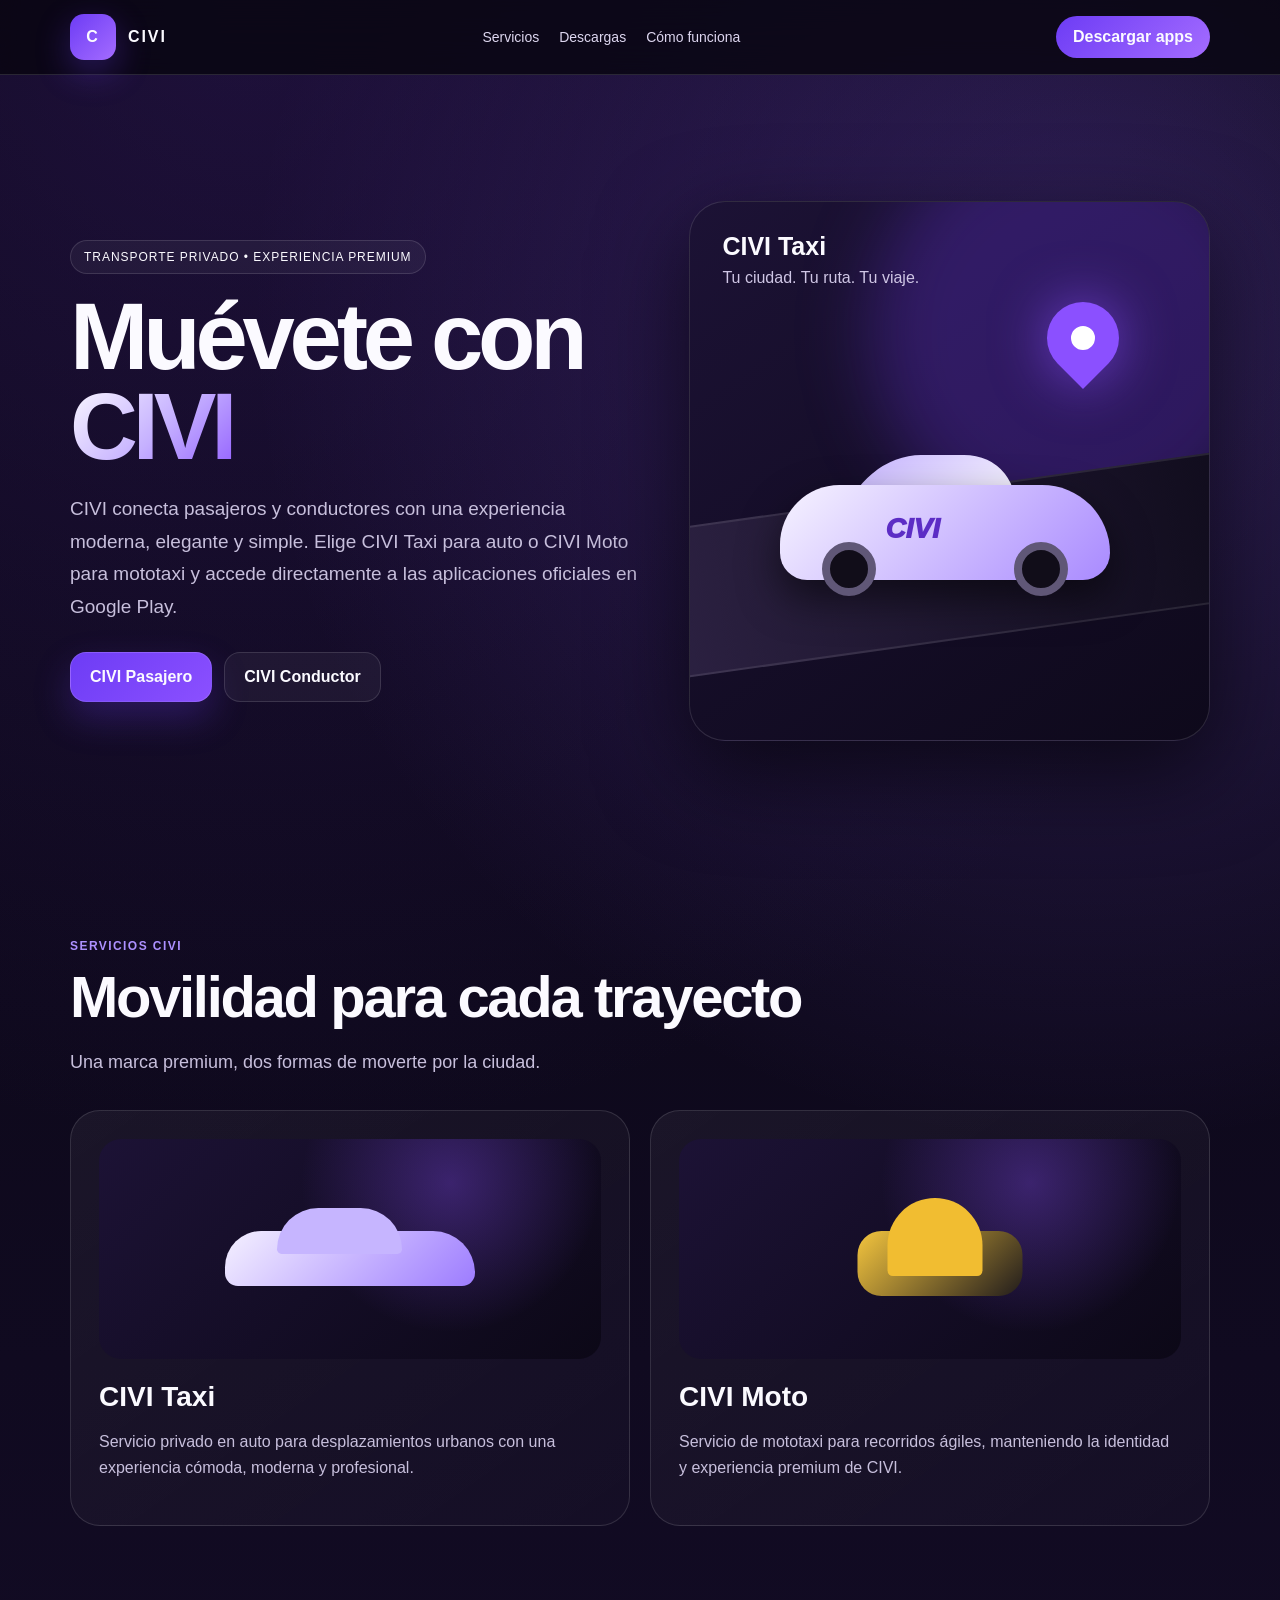
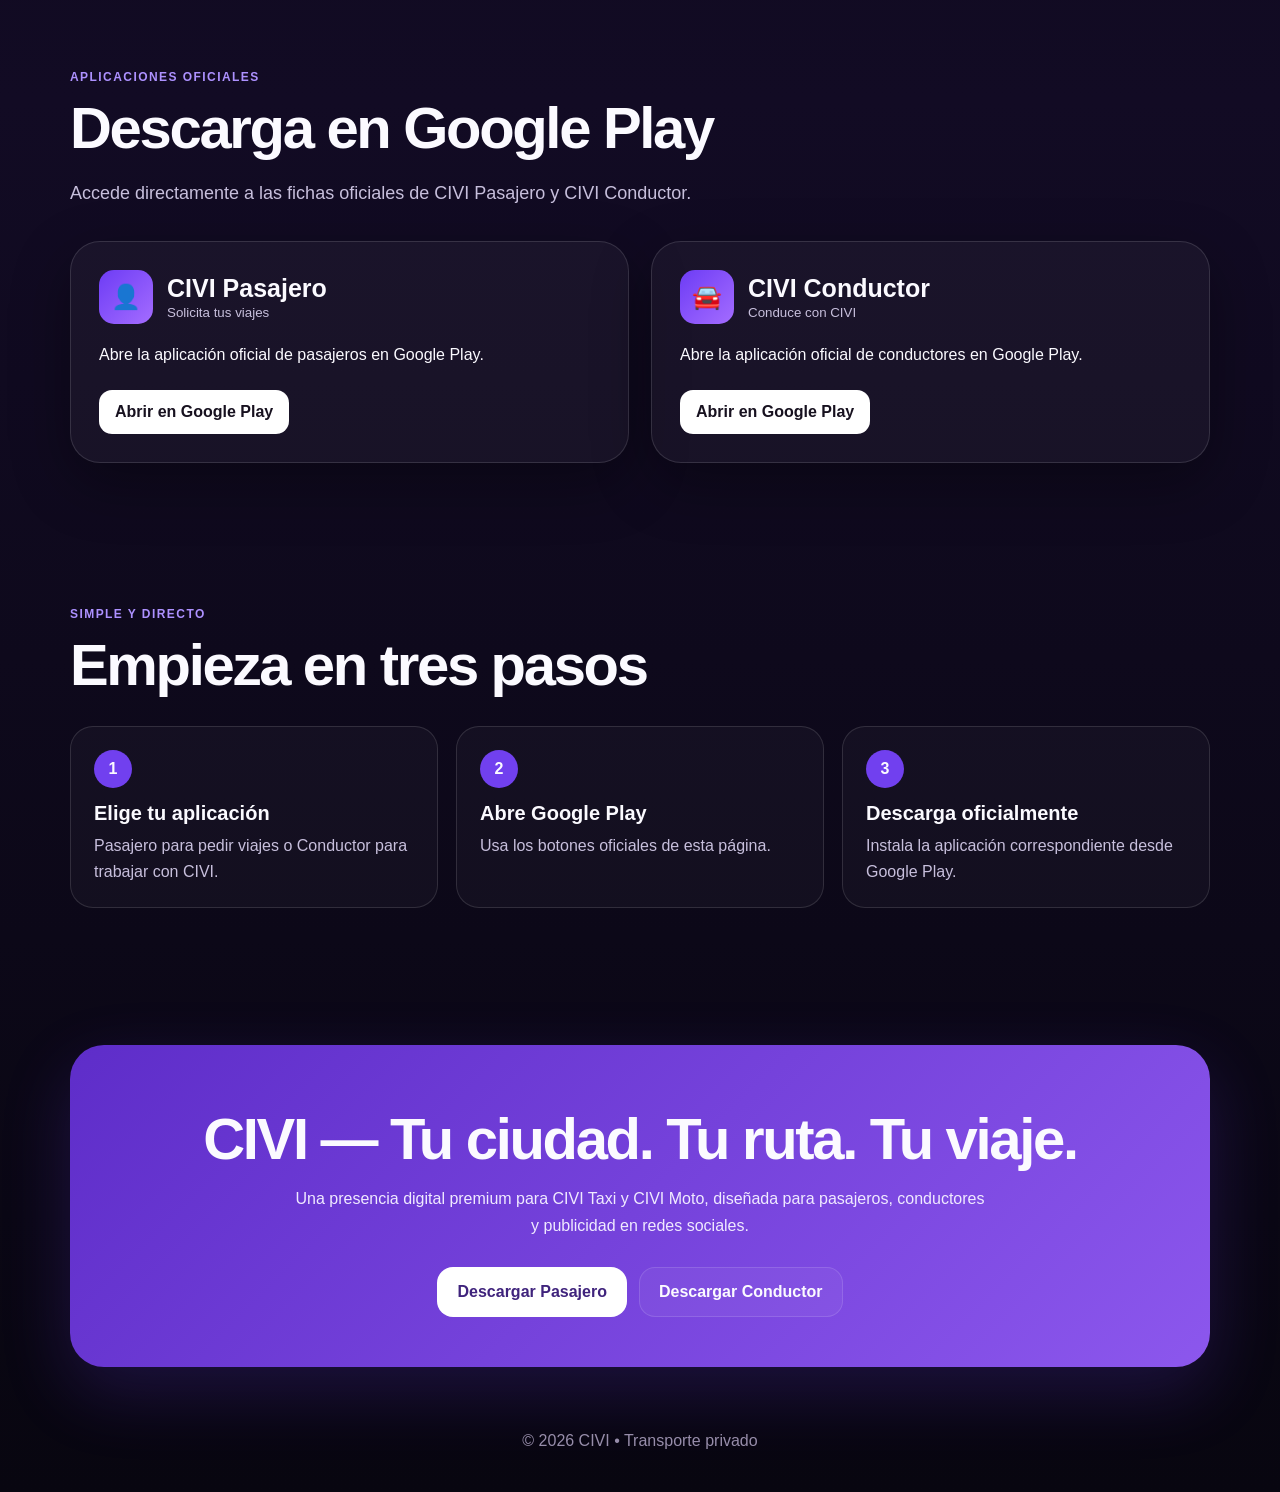
==== index.html @ be90475e "Add CIVI premium website for GitHub Pages" ====
<!doctype html><html lang="es"><head><meta charset="utf-8"><meta name="viewport" content="width=device-width,initial-scale=1"><meta name="theme-color" content="#5f35c8"><title>CIVI | Transporte privado premium</title><meta name="description" content="CIVI Taxi y CIVI Moto. Descarga CIVI Pasajero y CIVI Conductor en Google Play."><style>
:root{--bg:#080610;--panel:#151025;--vio:#6d3cf5;--vio2:#a46cff;--txt:#fbfaff;--muted:#c7bfdc;--line:#ffffff20}*{box-sizing:border-box}html{scroll-behavior:smooth}body{margin:0;background:radial-gradient(circle at 20% 0,#4b259155,transparent 35%),radial-gradient(circle at 85% 10%,#8d5eff44,transparent 28%),linear-gradient(#080610,#120b24 55%,#080610);color:var(--txt);font-family:Inter,Segoe UI,Arial,sans-serif}a{color:inherit;text-decoration:none}.w{width:min(1140px,calc(100% - 32px));margin:auto}nav{position:sticky;top:0;z-index:10;background:#080610cc;backdrop-filter:blur(18px);border-bottom:1px solid var(--line)}.nav{height:74px;display:flex;align-items:center;justify-content:space-between}.brand{display:flex;align-items:center;gap:12px;font-weight:900;letter-spacing:.12em}.mark{width:46px;height:46px;border-radius:14px;background:linear-gradient(135deg,var(--vio),var(--vio2));display:grid;place-items:center;box-shadow:0 12px 35px #6d3cf555}.links{display:flex;gap:20px;font-size:14px;color:#ddd6ef}.cta{padding:12px 17px;border-radius:999px;background:linear-gradient(135deg,var(--vio),var(--vio2));font-weight:800}.hero{min-height:88vh;display:grid;grid-template-columns:1.05fr .95fr;align-items:center;gap:44px;padding:62px 0}.tag{display:inline-block;padding:9px 13px;border:1px solid var(--line);border-radius:999px;background:#ffffff0c;font-size:12px;letter-spacing:.08em}h1{font-size:clamp(52px,8vw,94px);line-height:.95;letter-spacing:-.055em;margin:18px 0 22px}h1 span{background:linear-gradient(135deg,#fff,#c5b0ff 55%,#915dff);-webkit-background-clip:text;color:transparent}.lead{font-size:19px;line-height:1.72;color:var(--muted);max-width:650px}.buttons{display:flex;flex-wrap:wrap;gap:12px;margin-top:28px}.btn{padding:15px 19px;border:1px solid var(--line);border-radius:16px;font-weight:900;background:#ffffff0c}.btn.main{background:linear-gradient(135deg,var(--vio),#8b50ff);box-shadow:0 16px 36px #6d3cf544}.showcase{min-height:540px;border:1px solid var(--line);border-radius:36px;background:linear-gradient(145deg,#1c1235,#0e091b);position:relative;overflow:hidden;box-shadow:0 30px 90px #0009}.glow{position:absolute;width:420px;height:420px;border-radius:50%;background:#793fff44;filter:blur(35px);right:-80px;top:-80px}.road{position:absolute;left:-8%;right:-8%;height:150px;background:linear-gradient(90deg,#2c2142,#100c1c);transform:rotate(-8deg);bottom:100px;border-top:2px solid #ffffff18;border-bottom:2px solid #ffffff18}.car{position:absolute;width:330px;height:125px;left:90px;bottom:160px}.car .body{position:absolute;inset:30px 0 0;background:linear-gradient(135deg,#f7f4ff,#a98aff);border-radius:70px 80px 32px 32px;box-shadow:0 18px 40px #0008}.car .roof{position:absolute;width:170px;height:70px;left:70px;top:0;background:linear-gradient(135deg,#c6b4ff,#fff);border-radius:100px 100px 10px 10px;transform:skewX(-12deg)}.wheel{position:absolute;width:54px;height:54px;border-radius:50%;background:#110d19;border:8px solid #605777;bottom:-16px}.w1{left:42px}.w2{right:42px}.carlogo{position:absolute;left:105px;top:58px;color:#5c2dc5;font-weight:950;font-size:28px;font-style:italic}.pin{position:absolute;right:90px;top:100px;width:72px;height:72px;border-radius:50% 50% 50% 0;background:#8b50ff;transform:rotate(-45deg);box-shadow:0 0 55px #8b50ffaa}.pin:after{content:'';position:absolute;width:24px;height:24px;background:#fff;border-radius:50%;left:24px;top:24px}.showtext{position:absolute;left:32px;top:30px}.showtext b{font-size:25px}.showtext p{margin:8px 0;color:#cfc6e5}.section{padding:72px 0}.eyeb{text-transform:uppercase;color:#ad91ff;font-weight:900;font-size:12px;letter-spacing:.12em}h2{font-size:clamp(36px,5vw,58px);letter-spacing:-.04em;margin:10px 0 14px}.sub{color:var(--muted);font-size:18px;line-height:1.65;max-width:760px}.cards{display:grid;grid-template-columns:1fr 1fr;gap:20px;margin-top:32px}.card{border:1px solid var(--line);border-radius:30px;padding:28px;background:linear-gradient(145deg,#ffffff0d,#ffffff05)}.card h3{font-size:28px;margin:0 0 10px}.card p{color:var(--muted);line-height:1.65}.vehicle{height:220px;border-radius:22px;background:radial-gradient(circle at 70% 20%,#8b50ff55,transparent 38%),linear-gradient(135deg,#1c1235,#0c0817);position:relative;margin-bottom:22px;overflow:hidden}.vehicle .mini{position:absolute;width:250px;height:90px;left:50%;top:52%;transform:translate(-50%,-50%)}.vehicle .mini:before{content:'';position:absolute;left:0;right:0;bottom:12px;height:55px;border-radius:50px 58px 18px 18px;background:linear-gradient(135deg,#f5f1ff,#9d7cff)}.vehicle .mini:after{content:'';position:absolute;width:125px;height:46px;left:52px;top:0;border-radius:70px 70px 8px 8px;background:#c6b5ff}.moto .mini{width:235px;height:110px}.moto .mini:before{left:45px;right:25px;height:65px;background:linear-gradient(135deg,#f4c53e,#211c1c);border-radius:24px}.moto .mini:after{width:95px;height:78px;left:75px;top:0;background:#f1bd31;border-radius:70px 70px 8px 8px}.downloadgrid{display:grid;grid-template-columns:1fr 1fr;gap:22px;margin-top:32px}.download{padding:28px;border:1px solid var(--line);border-radius:30px;background:#ffffff0a;box-shadow:0 20px 60px #0005}.head{display:flex;align-items:center;gap:14px;margin-bottom:22px}.ico{width:54px;height:54px;border-radius:15px;background:linear-gradient(135deg,var(--vio),var(--vio2));display:grid;place-items:center;font-size:24px}.head h3{margin:0;font-size:25px}small{color:var(--muted)}.qrrow{display:grid;grid-template-columns:176px 1fr;gap:22px;align-items:center}.qr{width:176px;background:white;padding:10px;border-radius:18px}.qr img{display:block;width:100%}.play{display:inline-block;margin-top:10px;background:#fff;color:#17111f;padding:13px 16px;border-radius:13px;font-weight:900}.steps{display:grid;grid-template-columns:repeat(3,1fr);gap:18px;margin-top:28px}.step{border:1px solid var(--line);border-radius:23px;padding:23px;background:#ffffff08}.n{width:38px;height:38px;border-radius:50%;background:#7140ef;display:grid;place-items:center;font-weight:900;margin-bottom:14px}.step h4{font-size:20px;margin:0 0 8px}.step p{color:var(--muted);margin:0;line-height:1.6}.final{margin:65px auto 40px;padding:50px 28px;border-radius:34px;background:linear-gradient(135deg,#5e2dc9,#8c57ed);text-align:center;box-shadow:0 25px 70px #6e3cf533}.final p{max-width:700px;margin:0 auto 22px;line-height:1.65;color:#f0eaff}footer{text-align:center;color:#978daa;padding:25px 0 42px}@media(max-width:850px){.links{display:none}.hero,.cards,.downloadgrid,.steps{grid-template-columns:1fr}.showcase{min-height:470px}}@media(max-width:540px){.w{width:min(100% - 22px,1140px)}.cta{font-size:12px;padding:10px 12px}h1{font-size:52px}.qrrow{grid-template-columns:1fr}.qr{width:180px}.car{left:35px;transform:scale(.85);transform-origin:left bottom}}
</style></head><body><nav><div class="w nav"><a class="brand" href="#inicio"><span class="mark">C</span>CIVI</a><div class="links"><a href="#servicios">Servicios</a><a href="#descargas">Descargas</a><a href="#como">Cómo funciona</a></div><a class="cta" href="#descargas">Descargar apps</a></div></nav><main><section id="inicio" class="w hero"><div><span class="tag">TRANSPORTE PRIVADO • EXPERIENCIA PREMIUM</span><h1>Muévete con <span>CIVI</span></h1><p class="lead">CIVI conecta pasajeros y conductores con una experiencia moderna, elegante y simple. Elige CIVI Taxi para auto o CIVI Moto para mototaxi y accede directamente a las aplicaciones oficiales en Google Play.</p><div class="buttons"><a class="btn main" href="https://play.google.com/store/apps/details?id=app.dvgeo.civi2.passenger" target="_blank">CIVI Pasajero</a><a class="btn" href="https://play.google.com/store/apps/details?id=app.dvgeo.civi2.driver" target="_blank">CIVI Conductor</a></div></div><div class="showcase"><div class="glow"></div><div class="showtext"><b>CIVI Taxi</b><p>Tu ciudad. Tu ruta. Tu viaje.</p></div><div class="pin"></div><div class="road"></div><div class="car"><div class="roof"></div><div class="body"></div><div class="wheel w1"></div><div class="wheel w2"></div><div class="carlogo">CIVI</div></div></div></section><section id="servicios" class="w section"><div class="eyeb">Servicios CIVI</div><h2>Movilidad para cada trayecto</h2><p class="sub">Una marca premium, dos formas de moverte por la ciudad.</p><div class="cards"><article class="card"><div class="vehicle"><div class="mini"></div></div><h3>CIVI Taxi</h3><p>Servicio privado en auto para desplazamientos urbanos con una experiencia cómoda, moderna y profesional.</p></article><article class="card"><div class="vehicle moto"><div class="mini"></div></div><h3>CIVI Moto</h3><p>Servicio de mototaxi para recorridos ágiles, manteniendo la identidad y experiencia premium de CIVI.</p></article></div></section><section id="descargas" class="w section"><div class="eyeb">Aplicaciones oficiales</div><h2>Descarga en Google Play</h2><p class="sub">Accede directamente a las fichas oficiales de CIVI Pasajero y CIVI Conductor.</p><div class="downloadgrid"><article class="download"><div class="head"><div class="ico">👤</div><div><h3>CIVI Pasajero</h3><small>Solicita tus viajes</small></div></div><p>Abre la aplicación oficial de pasajeros en Google Play.</p><a class="play" href="https://play.google.com/store/apps/details?id=app.dvgeo.civi2.passenger" target="_blank">Abrir en Google Play</a></article><article class="download"><div class="head"><div class="ico">🚘</div><div><h3>CIVI Conductor</h3><small>Conduce con CIVI</small></div></div><p>Abre la aplicación oficial de conductores en Google Play.</p><a class="play" href="https://play.google.com/store/apps/details?id=app.dvgeo.civi2.driver" target="_blank">Abrir en Google Play</a></article></div></section><section id="como" class="w section"><div class="eyeb">Simple y directo</div><h2>Empieza en tres pasos</h2><div class="steps"><div class="step"><div class="n">1</div><h4>Elige tu aplicación</h4><p>Pasajero para pedir viajes o Conductor para trabajar con CIVI.</p></div><div class="step"><div class="n">2</div><h4>Abre Google Play</h4><p>Usa los botones oficiales de esta página.</p></div><div class="step"><div class="n">3</div><h4>Descarga oficialmente</h4><p>Instala la aplicación correspondiente desde Google Play.</p></div></div></section><section class="w final"><h2>CIVI — Tu ciudad. Tu ruta. Tu viaje.</h2><p>Una presencia digital premium para CIVI Taxi y CIVI Moto, diseñada para pasajeros, conductores y publicidad en redes sociales.</p><div class="buttons" style="justify-content:center"><a class="btn" style="background:#fff;color:#3f237c" href="https://play.google.com/store/apps/details?id=app.dvgeo.civi2.passenger" target="_blank">Descargar Pasajero</a><a class="btn" href="https://play.google.com/store/apps/details?id=app.dvgeo.civi2.driver" target="_blank">Descargar Conductor</a></div></section></main><footer>© 2026 CIVI • Transporte privado</footer></body></html>
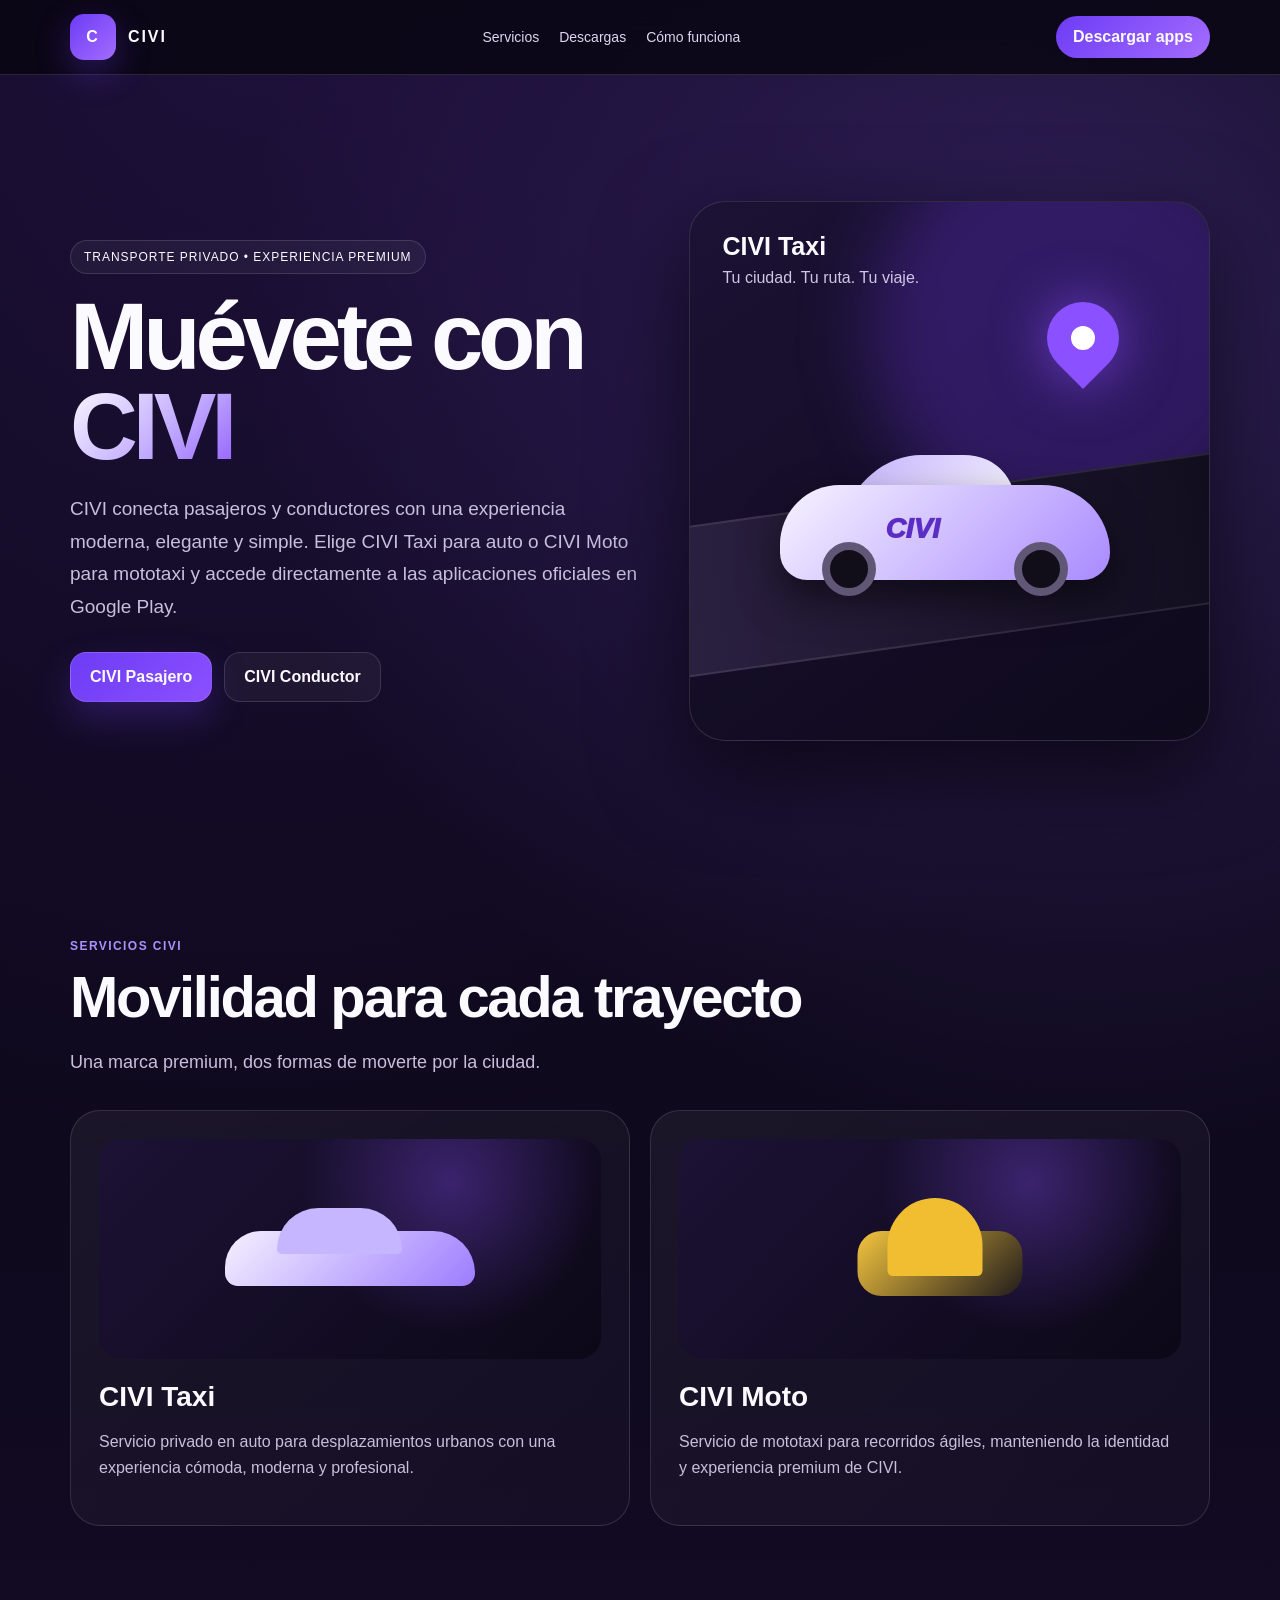
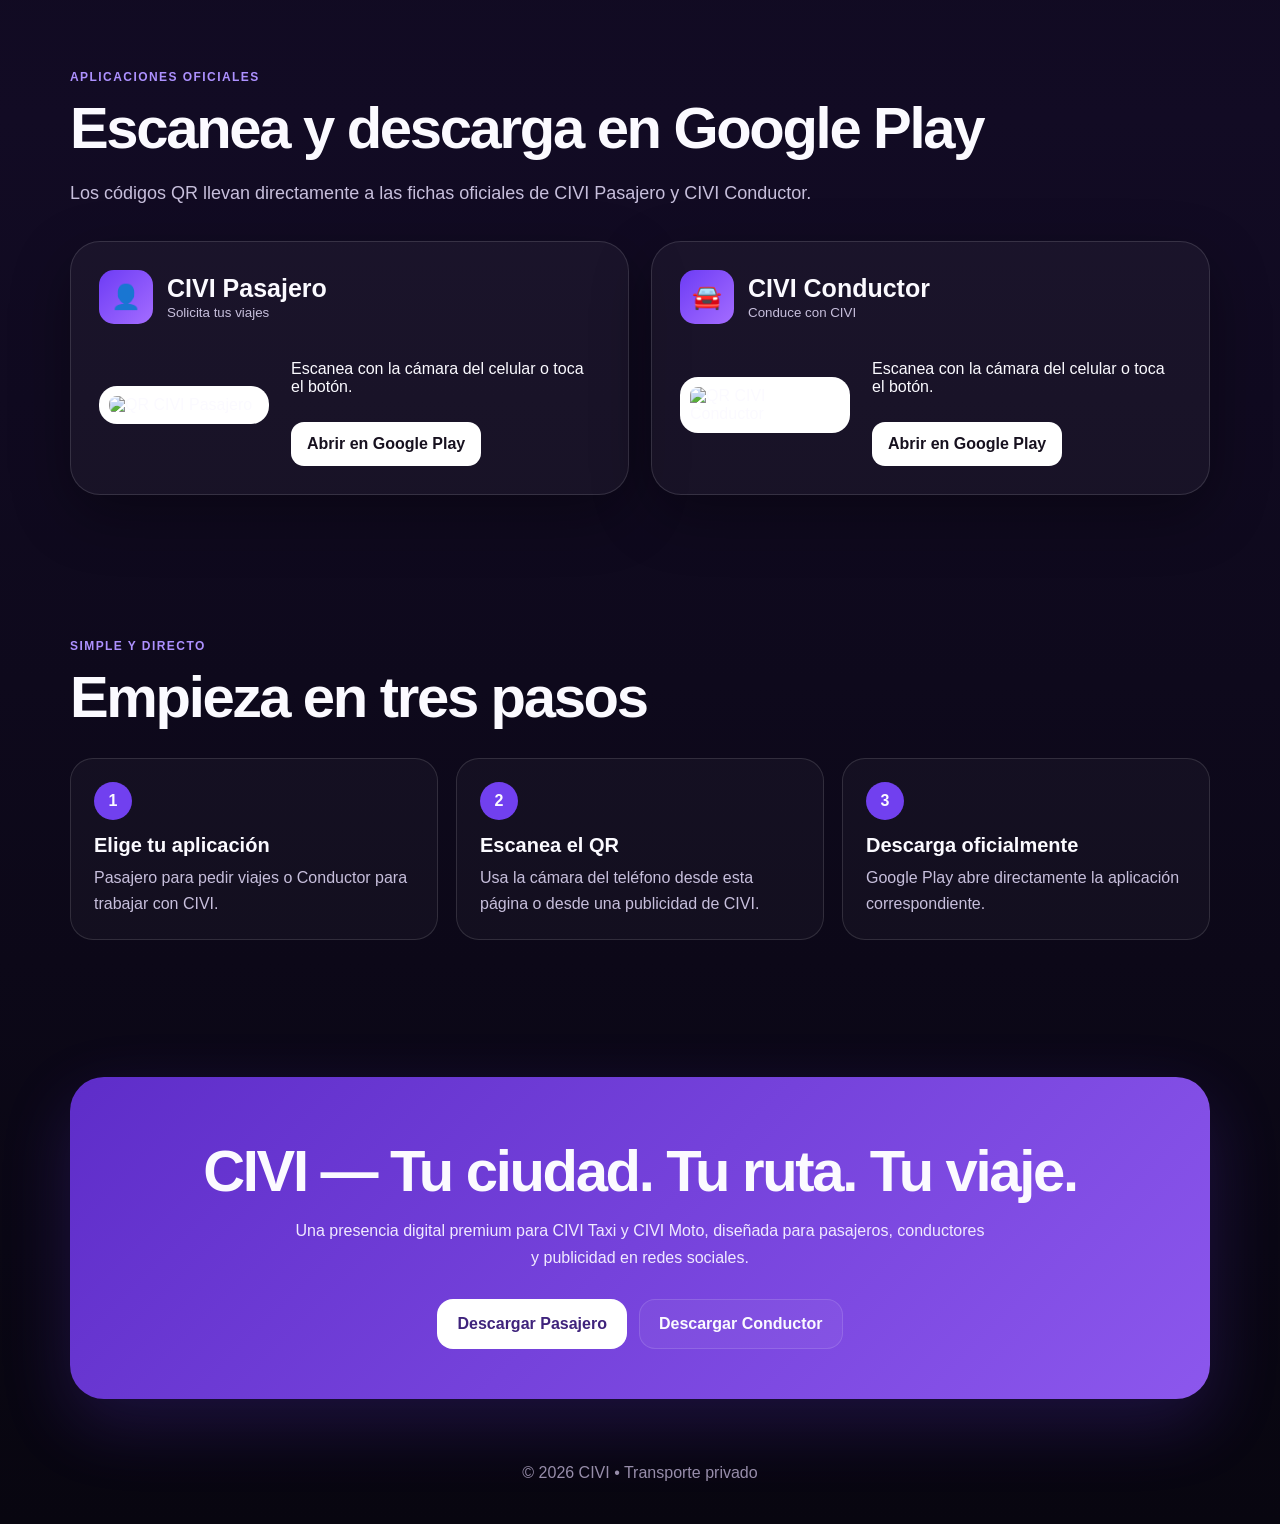
==== commit 7d3a6d83: "Add Play Store QR codes to CIVI website" ====
--- a/index.html
+++ b/index.html
@@ -1,3 +1 @@
-<!doctype html><html lang="es"><head><meta charset="utf-8"><meta name="viewport" content="width=device-width,initial-scale=1"><meta name="theme-color" content="#5f35c8"><title>CIVI | Transporte privado premium</title><meta name="description" content="CIVI Taxi y CIVI Moto. Descarga CIVI Pasajero y CIVI Conductor en Google Play."><style>
-:root{--bg:#080610;--panel:#151025;--vio:#6d3cf5;--vio2:#a46cff;--txt:#fbfaff;--muted:#c7bfdc;--line:#ffffff20}*{box-sizing:border-box}html{scroll-behavior:smooth}body{margin:0;background:radial-gradient(circle at 20% 0,#4b259155,transparent 35%),radial-gradient(circle at 85% 10%,#8d5eff44,transparent 28%),linear-gradient(#080610,#120b24 55%,#080610);color:var(--txt);font-family:Inter,Segoe UI,Arial,sans-serif}a{color:inherit;text-decoration:none}.w{width:min(1140px,calc(100% - 32px));margin:auto}nav{position:sticky;top:0;z-index:10;background:#080610cc;backdrop-filter:blur(18px);border-bottom:1px solid var(--line)}.nav{height:74px;display:flex;align-items:center;justify-content:space-between}.brand{display:flex;align-items:center;gap:12px;font-weight:900;letter-spacing:.12em}.mark{width:46px;height:46px;border-radius:14px;background:linear-gradient(135deg,var(--vio),var(--vio2));display:grid;place-items:center;box-shadow:0 12px 35px #6d3cf555}.links{display:flex;gap:20px;font-size:14px;color:#ddd6ef}.cta{padding:12px 17px;border-radius:999px;background:linear-gradient(135deg,var(--vio),var(--vio2));font-weight:800}.hero{min-height:88vh;display:grid;grid-template-columns:1.05fr .95fr;align-items:center;gap:44px;padding:62px 0}.tag{display:inline-block;padding:9px 13px;border:1px solid var(--line);border-radius:999px;background:#ffffff0c;font-size:12px;letter-spacing:.08em}h1{font-size:clamp(52px,8vw,94px);line-height:.95;letter-spacing:-.055em;margin:18px 0 22px}h1 span{background:linear-gradient(135deg,#fff,#c5b0ff 55%,#915dff);-webkit-background-clip:text;color:transparent}.lead{font-size:19px;line-height:1.72;color:var(--muted);max-width:650px}.buttons{display:flex;flex-wrap:wrap;gap:12px;margin-top:28px}.btn{padding:15px 19px;border:1px solid var(--line);border-radius:16px;font-weight:900;background:#ffffff0c}.btn.main{background:linear-gradient(135deg,var(--vio),#8b50ff);box-shadow:0 16px 36px #6d3cf544}.showcase{min-height:540px;border:1px solid var(--line);border-radius:36px;background:linear-gradient(145deg,#1c1235,#0e091b);position:relative;overflow:hidden;box-shadow:0 30px 90px #0009}.glow{position:absolute;width:420px;height:420px;border-radius:50%;background:#793fff44;filter:blur(35px);right:-80px;top:-80px}.road{position:absolute;left:-8%;right:-8%;height:150px;background:linear-gradient(90deg,#2c2142,#100c1c);transform:rotate(-8deg);bottom:100px;border-top:2px solid #ffffff18;border-bottom:2px solid #ffffff18}.car{position:absolute;width:330px;height:125px;left:90px;bottom:160px}.car .body{position:absolute;inset:30px 0 0;background:linear-gradient(135deg,#f7f4ff,#a98aff);border-radius:70px 80px 32px 32px;box-shadow:0 18px 40px #0008}.car .roof{position:absolute;width:170px;height:70px;left:70px;top:0;background:linear-gradient(135deg,#c6b4ff,#fff);border-radius:100px 100px 10px 10px;transform:skewX(-12deg)}.wheel{position:absolute;width:54px;height:54px;border-radius:50%;background:#110d19;border:8px solid #605777;bottom:-16px}.w1{left:42px}.w2{right:42px}.carlogo{position:absolute;left:105px;top:58px;color:#5c2dc5;font-weight:950;font-size:28px;font-style:italic}.pin{position:absolute;right:90px;top:100px;width:72px;height:72px;border-radius:50% 50% 50% 0;background:#8b50ff;transform:rotate(-45deg);box-shadow:0 0 55px #8b50ffaa}.pin:after{content:'';position:absolute;width:24px;height:24px;background:#fff;border-radius:50%;left:24px;top:24px}.showtext{position:absolute;left:32px;top:30px}.showtext b{font-size:25px}.showtext p{margin:8px 0;color:#cfc6e5}.section{padding:72px 0}.eyeb{text-transform:uppercase;color:#ad91ff;font-weight:900;font-size:12px;letter-spacing:.12em}h2{font-size:clamp(36px,5vw,58px);letter-spacing:-.04em;margin:10px 0 14px}.sub{color:var(--muted);font-size:18px;line-height:1.65;max-width:760px}.cards{display:grid;grid-template-columns:1fr 1fr;gap:20px;margin-top:32px}.card{border:1px solid var(--line);border-radius:30px;padding:28px;background:linear-gradient(145deg,#ffffff0d,#ffffff05)}.card h3{font-size:28px;margin:0 0 10px}.card p{color:var(--muted);line-height:1.65}.vehicle{height:220px;border-radius:22px;background:radial-gradient(circle at 70% 20%,#8b50ff55,transparent 38%),linear-gradient(135deg,#1c1235,#0c0817);position:relative;margin-bottom:22px;overflow:hidden}.vehicle .mini{position:absolute;width:250px;height:90px;left:50%;top:52%;transform:translate(-50%,-50%)}.vehicle .mini:before{content:'';position:absolute;left:0;right:0;bottom:12px;height:55px;border-radius:50px 58px 18px 18px;background:linear-gradient(135deg,#f5f1ff,#9d7cff)}.vehicle .mini:after{content:'';position:absolute;width:125px;height:46px;left:52px;top:0;border-radius:70px 70px 8px 8px;background:#c6b5ff}.moto .mini{width:235px;height:110px}.moto .mini:before{left:45px;right:25px;height:65px;background:linear-gradient(135deg,#f4c53e,#211c1c);border-radius:24px}.moto .mini:after{width:95px;height:78px;left:75px;top:0;background:#f1bd31;border-radius:70px 70px 8px 8px}.downloadgrid{display:grid;grid-template-columns:1fr 1fr;gap:22px;margin-top:32px}.download{padding:28px;border:1px solid var(--line);border-radius:30px;background:#ffffff0a;box-shadow:0 20px 60px #0005}.head{display:flex;align-items:center;gap:14px;margin-bottom:22px}.ico{width:54px;height:54px;border-radius:15px;background:linear-gradient(135deg,var(--vio),var(--vio2));display:grid;place-items:center;font-size:24px}.head h3{margin:0;font-size:25px}small{color:var(--muted)}.qrrow{display:grid;grid-template-columns:176px 1fr;gap:22px;align-items:center}.qr{width:176px;background:white;padding:10px;border-radius:18px}.qr img{display:block;width:100%}.play{display:inline-block;margin-top:10px;background:#fff;color:#17111f;padding:13px 16px;border-radius:13px;font-weight:900}.steps{display:grid;grid-template-columns:repeat(3,1fr);gap:18px;margin-top:28px}.step{border:1px solid var(--line);border-radius:23px;padding:23px;background:#ffffff08}.n{width:38px;height:38px;border-radius:50%;background:#7140ef;display:grid;place-items:center;font-weight:900;margin-bottom:14px}.step h4{font-size:20px;margin:0 0 8px}.step p{color:var(--muted);margin:0;line-height:1.6}.final{margin:65px auto 40px;padding:50px 28px;border-radius:34px;background:linear-gradient(135deg,#5e2dc9,#8c57ed);text-align:center;box-shadow:0 25px 70px #6e3cf533}.final p{max-width:700px;margin:0 auto 22px;line-height:1.65;color:#f0eaff}footer{text-align:center;color:#978daa;padding:25px 0 42px}@media(max-width:850px){.links{display:none}.hero,.cards,.downloadgrid,.steps{grid-template-columns:1fr}.showcase{min-height:470px}}@media(max-width:540px){.w{width:min(100% - 22px,1140px)}.cta{font-size:12px;padding:10px 12px}h1{font-size:52px}.qrrow{grid-template-columns:1fr}.qr{width:180px}.car{left:35px;transform:scale(.85);transform-origin:left bottom}}
-</style></head><body><nav><div class="w nav"><a class="brand" href="#inicio"><span class="mark">C</span>CIVI</a><div class="links"><a href="#servicios">Servicios</a><a href="#descargas">Descargas</a><a href="#como">Cómo funciona</a></div><a class="cta" href="#descargas">Descargar apps</a></div></nav><main><section id="inicio" class="w hero"><div><span class="tag">TRANSPORTE PRIVADO • EXPERIENCIA PREMIUM</span><h1>Muévete con <span>CIVI</span></h1><p class="lead">CIVI conecta pasajeros y conductores con una experiencia moderna, elegante y simple. Elige CIVI Taxi para auto o CIVI Moto para mototaxi y accede directamente a las aplicaciones oficiales en Google Play.</p><div class="buttons"><a class="btn main" href="https://play.google.com/store/apps/details?id=app.dvgeo.civi2.passenger" target="_blank">CIVI Pasajero</a><a class="btn" href="https://play.google.com/store/apps/details?id=app.dvgeo.civi2.driver" target="_blank">CIVI Conductor</a></div></div><div class="showcase"><div class="glow"></div><div class="showtext"><b>CIVI Taxi</b><p>Tu ciudad. Tu ruta. Tu viaje.</p></div><div class="pin"></div><div class="road"></div><div class="car"><div class="roof"></div><div class="body"></div><div class="wheel w1"></div><div class="wheel w2"></div><div class="carlogo">CIVI</div></div></div></section><section id="servicios" class="w section"><div class="eyeb">Servicios CIVI</div><h2>Movilidad para cada trayecto</h2><p class="sub">Una marca premium, dos formas de moverte por la ciudad.</p><div class="cards"><article class="card"><div class="vehicle"><div class="mini"></div></div><h3>CIVI Taxi</h3><p>Servicio privado en auto para desplazamientos urbanos con una experiencia cómoda, moderna y profesional.</p></article><article class="card"><div class="vehicle moto"><div class="mini"></div></div><h3>CIVI Moto</h3><p>Servicio de mototaxi para recorridos ágiles, manteniendo la identidad y experiencia premium de CIVI.</p></article></div></section><section id="descargas" class="w section"><div class="eyeb">Aplicaciones oficiales</div><h2>Descarga en Google Play</h2><p class="sub">Accede directamente a las fichas oficiales de CIVI Pasajero y CIVI Conductor.</p><div class="downloadgrid"><article class="download"><div class="head"><div class="ico">👤</div><div><h3>CIVI Pasajero</h3><small>Solicita tus viajes</small></div></div><p>Abre la aplicación oficial de pasajeros en Google Play.</p><a class="play" href="https://play.google.com/store/apps/details?id=app.dvgeo.civi2.passenger" target="_blank">Abrir en Google Play</a></article><article class="download"><div class="head"><div class="ico">🚘</div><div><h3>CIVI Conductor</h3><small>Conduce con CIVI</small></div></div><p>Abre la aplicación oficial de conductores en Google Play.</p><a class="play" href="https://play.google.com/store/apps/details?id=app.dvgeo.civi2.driver" target="_blank">Abrir en Google Play</a></article></div></section><section id="como" class="w section"><div class="eyeb">Simple y directo</div><h2>Empieza en tres pasos</h2><div class="steps"><div class="step"><div class="n">1</div><h4>Elige tu aplicación</h4><p>Pasajero para pedir viajes o Conductor para trabajar con CIVI.</p></div><div class="step"><div class="n">2</div><h4>Abre Google Play</h4><p>Usa los botones oficiales de esta página.</p></div><div class="step"><div class="n">3</div><h4>Descarga oficialmente</h4><p>Instala la aplicación correspondiente desde Google Play.</p></div></div></section><section class="w final"><h2>CIVI — Tu ciudad. Tu ruta. Tu viaje.</h2><p>Una presencia digital premium para CIVI Taxi y CIVI Moto, diseñada para pasajeros, conductores y publicidad en redes sociales.</p><div class="buttons" style="justify-content:center"><a class="btn" style="background:#fff;color:#3f237c" href="https://play.google.com/store/apps/details?id=app.dvgeo.civi2.passenger" target="_blank">Descargar Pasajero</a><a class="btn" href="https://play.google.com/store/apps/details?id=app.dvgeo.civi2.driver" target="_blank">Descargar Conductor</a></div></section></main><footer>© 2026 CIVI • Transporte privado</footer></body></html>+<!doctype html><html lang="es"><head><meta charset="utf-8"><meta name="viewport" content="width=device-width,initial-scale=1"><meta name="theme-color" content="#5f35c8"><title>CIVI | Transporte privado premium</title><meta name="description" content="CIVI Taxi y CIVI Moto. Descarga CIVI Pasajero y CIVI Conductor en Google Play."><style>:root{--bg:#080610;--vio:#6d3cf5;--vio2:#a46cff;--txt:#fbfaff;--muted:#c7bfdc;--line:#ffffff20}*{box-sizing:border-box}html{scroll-behavior:smooth}body{margin:0;background:radial-gradient(circle at 20% 0,#4b259155,transparent 35%),radial-gradient(circle at 85% 10%,#8d5eff44,transparent 28%),linear-gradient(#080610,#120b24 55%,#080610);color:var(--txt);font-family:Inter,Segoe UI,Arial,sans-serif}a{color:inherit;text-decoration:none}.w{width:min(1140px,calc(100% - 32px));margin:auto}nav{position:sticky;top:0;z-index:10;background:#080610cc;backdrop-filter:blur(18px);border-bottom:1px solid var(--line)}.nav{height:74px;display:flex;align-items:center;justify-content:space-between}.brand{display:flex;align-items:center;gap:12px;font-weight:900;letter-spacing:.12em}.mark{width:46px;height:46px;border-radius:14px;background:linear-gradient(135deg,var(--vio),var(--vio2));display:grid;place-items:center;box-shadow:0 12px 35px #6d3cf555}.links{display:flex;gap:20px;font-size:14px;color:#ddd6ef}.cta{padding:12px 17px;border-radius:999px;background:linear-gradient(135deg,var(--vio),var(--vio2));font-weight:800}.hero{min-height:88vh;display:grid;grid-template-columns:1.05fr .95fr;align-items:center;gap:44px;padding:62px 0}.tag{display:inline-block;padding:9px 13px;border:1px solid var(--line);border-radius:999px;background:#ffffff0c;font-size:12px;letter-spacing:.08em}h1{font-size:clamp(52px,8vw,94px);line-height:.95;letter-spacing:-.055em;margin:18px 0 22px}h1 span{background:linear-gradient(135deg,#fff,#c5b0ff 55%,#915dff);-webkit-background-clip:text;color:transparent}.lead{font-size:19px;line-height:1.72;color:var(--muted);max-width:650px}.buttons{display:flex;flex-wrap:wrap;gap:12px;margin-top:28px}.btn{padding:15px 19px;border:1px solid var(--line);border-radius:16px;font-weight:900;background:#ffffff0c}.btn.main{background:linear-gradient(135deg,var(--vio),#8b50ff);box-shadow:0 16px 36px #6d3cf544}.showcase{min-height:540px;border:1px solid var(--line);border-radius:36px;background:linear-gradient(145deg,#1c1235,#0e091b);position:relative;overflow:hidden;box-shadow:0 30px 90px #0009}.glow{position:absolute;width:420px;height:420px;border-radius:50%;background:#793fff44;filter:blur(35px);right:-80px;top:-80px}.road{position:absolute;left:-8%;right:-8%;height:150px;background:linear-gradient(90deg,#2c2142,#100c1c);transform:rotate(-8deg);bottom:100px;border-top:2px solid #ffffff18;border-bottom:2px solid #ffffff18}.car{position:absolute;width:330px;height:125px;left:90px;bottom:160px}.car .body{position:absolute;inset:30px 0 0;background:linear-gradient(135deg,#f7f4ff,#a98aff);border-radius:70px 80px 32px 32px;box-shadow:0 18px 40px #0008}.car .roof{position:absolute;width:170px;height:70px;left:70px;top:0;background:linear-gradient(135deg,#c6b4ff,#fff);border-radius:100px 100px 10px 10px;transform:skewX(-12deg)}.wheel{position:absolute;width:54px;height:54px;border-radius:50%;background:#110d19;border:8px solid #605777;bottom:-16px}.w1{left:42px}.w2{right:42px}.carlogo{position:absolute;left:105px;top:58px;color:#5c2dc5;font-weight:950;font-size:28px;font-style:italic}.pin{position:absolute;right:90px;top:100px;width:72px;height:72px;border-radius:50% 50% 50% 0;background:#8b50ff;transform:rotate(-45deg);box-shadow:0 0 55px #8b50ffaa}.pin:after{content:'';position:absolute;width:24px;height:24px;background:#fff;border-radius:50%;left:24px;top:24px}.showtext{position:absolute;left:32px;top:30px}.showtext b{font-size:25px}.showtext p{margin:8px 0;color:#cfc6e5}.section{padding:72px 0}.eyeb{text-transform:uppercase;color:#ad91ff;font-weight:900;font-size:12px;letter-spacing:.12em}h2{font-size:clamp(36px,5vw,58px);letter-spacing:-.04em;margin:10px 0 14px}.sub{color:var(--muted);font-size:18px;line-height:1.65;max-width:760px}.cards{display:grid;grid-template-columns:1fr 1fr;gap:20px;margin-top:32px}.card{border:1px solid var(--line);border-radius:30px;padding:28px;background:linear-gradient(145deg,#ffffff0d,#ffffff05)}.card h3{font-size:28px;margin:0 0 10px}.card p{color:var(--muted);line-height:1.65}.vehicle{height:220px;border-radius:22px;background:radial-gradient(circle at 70% 20%,#8b50ff55,transparent 38%),linear-gradient(135deg,#1c1235,#0c0817);position:relative;margin-bottom:22px;overflow:hidden}.vehicle .mini{position:absolute;width:250px;height:90px;left:50%;top:52%;transform:translate(-50%,-50%)}.vehicle .mini:before{content:'';position:absolute;left:0;right:0;bottom:12px;height:55px;border-radius:50px 58px 18px 18px;background:linear-gradient(135deg,#f5f1ff,#9d7cff)}.vehicle .mini:after{content:'';position:absolute;width:125px;height:46px;left:52px;top:0;border-radius:70px 70px 8px 8px;background:#c6b5ff}.moto .mini{width:235px;height:110px}.moto .mini:before{left:45px;right:25px;height:65px;background:linear-gradient(135deg,#f4c53e,#211c1c);border-radius:24px}.moto .mini:after{width:95px;height:78px;left:75px;top:0;background:#f1bd31;border-radius:70px 70px 8px 8px}.downloadgrid{display:grid;grid-template-columns:1fr 1fr;gap:22px;margin-top:32px}.download{padding:28px;border:1px solid var(--line);border-radius:30px;background:#ffffff0a;box-shadow:0 20px 60px #0005}.head{display:flex;align-items:center;gap:14px;margin-bottom:20px}.ico{width:54px;height:54px;border-radius:15px;background:linear-gradient(135deg,var(--vio),var(--vio2));display:grid;place-items:center;font-size:24px}.head h3{margin:0;font-size:25px}small{color:var(--muted)}.qrrow{display:grid;grid-template-columns:170px 1fr;gap:22px;align-items:center}.qr{width:170px;background:#fff;padding:10px;border-radius:18px}.qr img{display:block;width:100%;border-radius:8px}.play{display:inline-block;margin-top:10px;background:#fff;color:#17111f;padding:13px 16px;border-radius:13px;font-weight:900}.steps{display:grid;grid-template-columns:repeat(3,1fr);gap:18px;margin-top:28px}.step{border:1px solid var(--line);border-radius:23px;padding:23px;background:#ffffff08}.n{width:38px;height:38px;border-radius:50%;background:#7140ef;display:grid;place-items:center;font-weight:900;margin-bottom:14px}.step h4{font-size:20px;margin:0 0 8px}.step p{color:var(--muted);margin:0;line-height:1.6}.final{margin:65px auto 40px;padding:50px 28px;border-radius:34px;background:linear-gradient(135deg,#5e2dc9,#8c57ed);text-align:center;box-shadow:0 25px 70px #6e3cf533}.final p{max-width:700px;margin:0 auto 22px;line-height:1.65;color:#f0eaff}footer{text-align:center;color:#978daa;padding:25px 0 42px}@media(max-width:850px){.links{display:none}.hero,.cards,.downloadgrid,.steps{grid-template-columns:1fr}.showcase{min-height:470px}}@media(max-width:540px){.w{width:min(100% - 22px,1140px)}.cta{font-size:12px;padding:10px 12px}h1{font-size:52px}.qrrow{grid-template-columns:1fr}.qr{width:180px}.car{left:35px;transform:scale(.85);transform-origin:left bottom}}</style></head><body><nav><div class="w nav"><a class="brand" href="#inicio"><span class="mark">C</span>CIVI</a><div class="links"><a href="#servicios">Servicios</a><a href="#descargas">Descargas</a><a href="#como">Cómo funciona</a></div><a class="cta" href="#descargas">Descargar apps</a></div></nav><main><section id="inicio" class="w hero"><div><span class="tag">TRANSPORTE PRIVADO • EXPERIENCIA PREMIUM</span><h1>Muévete con <span>CIVI</span></h1><p class="lead">CIVI conecta pasajeros y conductores con una experiencia moderna, elegante y simple. Elige CIVI Taxi para auto o CIVI Moto para mototaxi y accede directamente a las aplicaciones oficiales en Google Play.</p><div class="buttons"><a class="btn main" href="https://play.google.com/store/apps/details?id=app.dvgeo.civi2.passenger" target="_blank">CIVI Pasajero</a><a class="btn" href="https://play.google.com/store/apps/details?id=app.dvgeo.civi2.driver" target="_blank">CIVI Conductor</a></div></div><div class="showcase"><div class="glow"></div><div class="showtext"><b>CIVI Taxi</b><p>Tu ciudad. Tu ruta. Tu viaje.</p></div><div class="pin"></div><div class="road"></div><div class="car"><div class="roof"></div><div class="body"></div><div class="wheel w1"></div><div class="wheel w2"></div><div class="carlogo">CIVI</div></div></div></section><section id="servicios" class="w section"><div class="eyeb">Servicios CIVI</div><h2>Movilidad para cada trayecto</h2><p class="sub">Una marca premium, dos formas de moverte por la ciudad.</p><div class="cards"><article class="card"><div class="vehicle"><div class="mini"></div></div><h3>CIVI Taxi</h3><p>Servicio privado en auto para desplazamientos urbanos con una experiencia cómoda, moderna y profesional.</p></article><article class="card"><div class="vehicle moto"><div class="mini"></div></div><h3>CIVI Moto</h3><p>Servicio de mototaxi para recorridos ágiles, manteniendo la identidad y experiencia premium de CIVI.</p></article></div></section><section id="descargas" class="w section"><div class="eyeb">Aplicaciones oficiales</div><h2>Escanea y descarga en Google Play</h2><p class="sub">Los códigos QR llevan directamente a las fichas oficiales de CIVI Pasajero y CIVI Conductor.</p><div class="downloadgrid"><article class="download"><div class="head"><div class="ico">👤</div><div><h3>CIVI Pasajero</h3><small>Solicita tus viajes</small></div></div><div class="qrrow"><div class="qr"><img src="https://quickchart.io/qr?size=300&text=https%3A%2F%2Fplay.google.com%2Fstore%2Fapps%2Fdetails%3Fid%3Dapp.dvgeo.civi2.passenger" alt="QR CIVI Pasajero"></div><div><p>Escanea con la cámara del celular o toca el botón.</p><a class="play" href="https://play.google.com/store/apps/details?id=app.dvgeo.civi2.passenger" target="_blank">Abrir en Google Play</a></div></div></article><article class="download"><div class="head"><div class="ico">🚘</div><div><h3>CIVI Conductor</h3><small>Conduce con CIVI</small></div></div><div class="qrrow"><div class="qr"><img src="https://quickchart.io/qr?size=300&text=https%3A%2F%2Fplay.google.com%2Fstore%2Fapps%2Fdetails%3Fid%3Dapp.dvgeo.civi2.driver" alt="QR CIVI Conductor"></div><div><p>Escanea con la cámara del celular o toca el botón.</p><a class="play" href="https://play.google.com/store/apps/details?id=app.dvgeo.civi2.driver" target="_blank">Abrir en Google Play</a></div></div></article></div></section><section id="como" class="w section"><div class="eyeb">Simple y directo</div><h2>Empieza en tres pasos</h2><div class="steps"><div class="step"><div class="n">1</div><h4>Elige tu aplicación</h4><p>Pasajero para pedir viajes o Conductor para trabajar con CIVI.</p></div><div class="step"><div class="n">2</div><h4>Escanea el QR</h4><p>Usa la cámara del teléfono desde esta página o desde una publicidad de CIVI.</p></div><div class="step"><div class="n">3</div><h4>Descarga oficialmente</h4><p>Google Play abre directamente la aplicación correspondiente.</p></div></div></section><section class="w final"><h2>CIVI — Tu ciudad. Tu ruta. Tu viaje.</h2><p>Una presencia digital premium para CIVI Taxi y CIVI Moto, diseñada para pasajeros, conductores y publicidad en redes sociales.</p><div class="buttons" style="justify-content:center"><a class="btn" style="background:#fff;color:#3f237c" href="https://play.google.com/store/apps/details?id=app.dvgeo.civi2.passenger" target="_blank">Descargar Pasajero</a><a class="btn" href="https://play.google.com/store/apps/details?id=app.dvgeo.civi2.driver" target="_blank">Descargar Conductor</a></div></section></main><footer>© 2026 CIVI • Transporte privado</footer></body></html>
